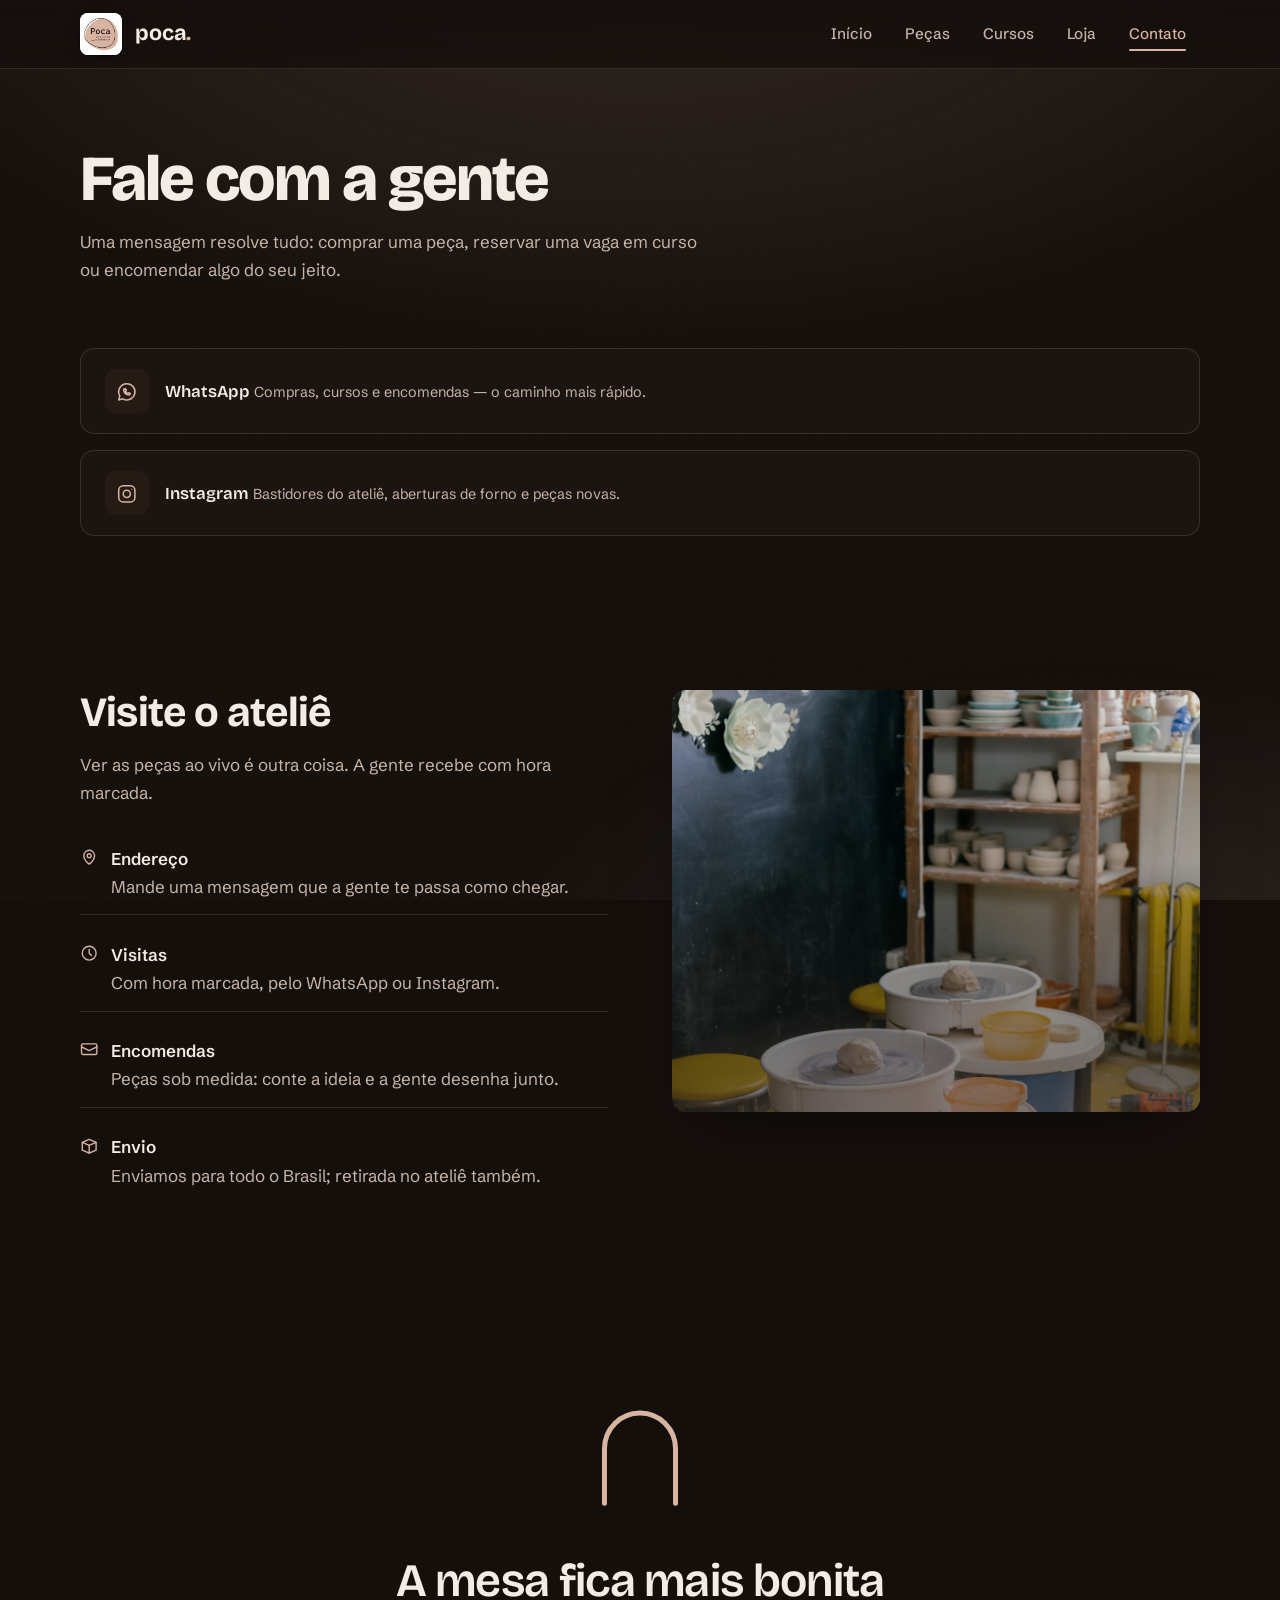
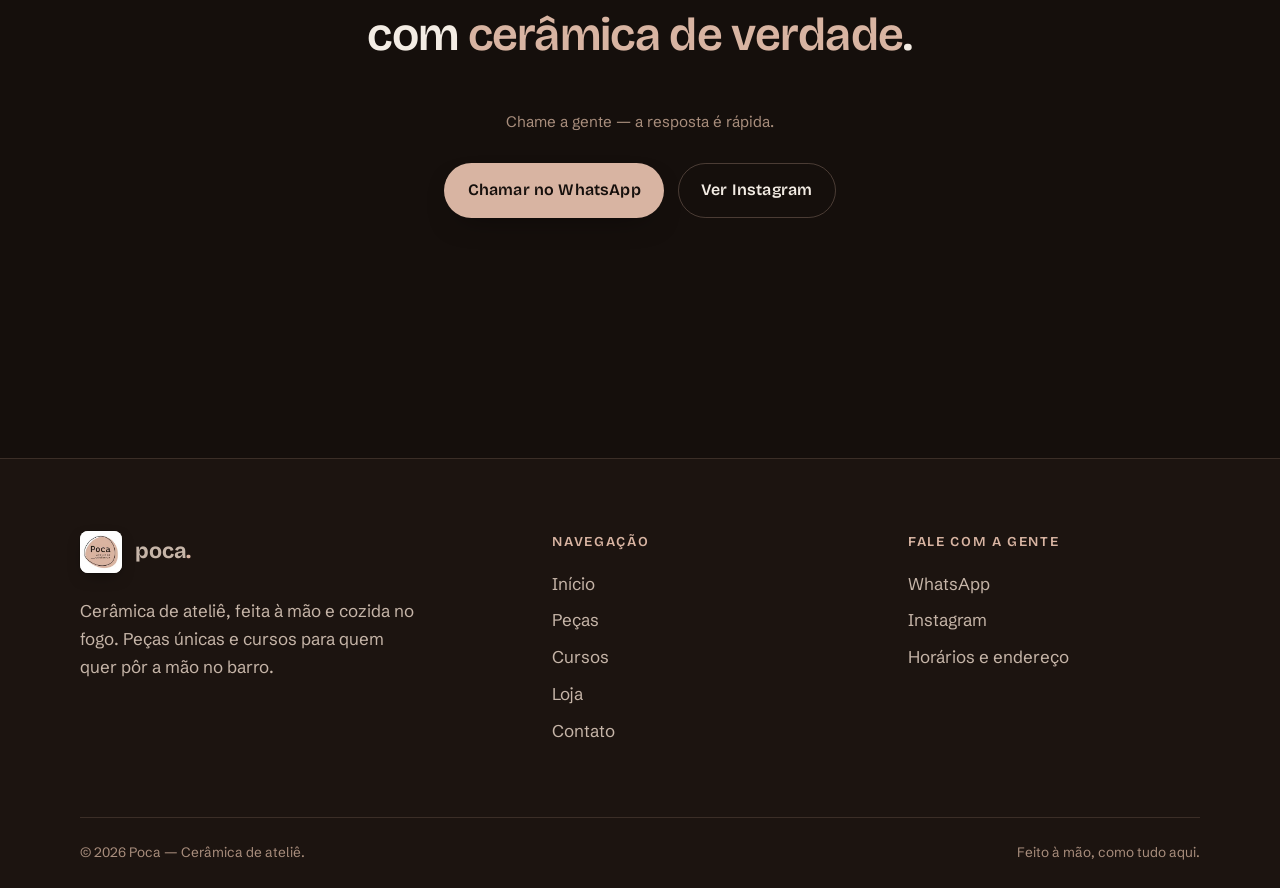
==== contato.html @ 8c24e3a8 "Rascunho do site Signed-off-by: José Guilherme Vanz <jvanz@jvanz.com>" ====
<!doctype html>
<html lang="pt-BR">
<head>
  <meta charset="utf-8">
  <meta name="viewport" content="width=device-width, initial-scale=1">
  <title>Contato — Poca Cerâmica</title>
  <meta name="description" content="Fale com a Poca: compre uma peça, reserve uma vaga em curso ou faça uma encomenda pelo WhatsApp ou Instagram.">
  <link rel="icon" type="image/svg+xml" href="assets/favicon.svg">
  <link rel="preconnect" href="https://fonts.googleapis.com">
  <link rel="preconnect" href="https://fonts.gstatic.com" crossorigin>
  <link href="https://fonts.googleapis.com/css2?family=Bricolage+Grotesque:wght@500;600;700;800&family=Schibsted+Grotesk:wght@400;500;600;700&display=swap" rel="stylesheet">
  <link rel="stylesheet" href="assets/css/main.css">
</head>
<body>
  <a class="skip-link" href="#conteudo">Pular para o conteúdo</a>

  <header class="site-header">
    <div class="container site-header__inner">
      <a class="brand" href="index.html">
        <span class="brand__tile"><img src="assets/logo.jpg" alt="" width="42" height="42"></span>
        <span class="brand__name">poca<span>.</span></span>
      </a>
      <button class="nav-toggle" aria-expanded="false" aria-controls="site-nav" aria-label="Abrir menu">
        <span></span><span></span><span></span>
      </button>
      <nav class="nav" id="site-nav" aria-label="Principal">
        <a href="index.html">Início</a>
        <a href="galeria.html">Peças</a>
        <a href="cursos.html">Cursos</a>
        <a href="loja.html">Loja</a>
        <a href="contato.html" aria-current="page">Contato</a>
      </nav>
    </div>
  </header>

  <main id="conteudo">
    <section class="section section--tight" aria-labelledby="titulo">
      <div class="container">
        <div class="head">
          <h1 id="titulo" class="page-title">Fale com a gente</h1>
          <p>Uma mensagem resolve tudo: comprar uma peça, reservar uma vaga em curso ou encomendar algo do seu jeito.</p>
        </div>

        <div class="channels">
          <a class="channel reveal" href="https://wa.me/5511999999999" data-wa="Olá! Vim pelo site da Poca e gostaria de mais informações.">
            <span class="channel__glyph">
              <svg viewBox="0 0 24 24" fill="none" stroke="currentColor" stroke-width="1.7" stroke-linecap="round" stroke-linejoin="round" aria-hidden="true"><path d="M12 3a9 9 0 0 0-7.8 13.5L3 21l4.6-1.2A9 9 0 1 0 12 3Z"/><path d="M8.5 9c0 4 2.5 6.5 6.5 6.5l1-1.5-2-1-1 1c-1-.5-2-1.5-2.5-2.5l1-1-1-2-1.5 1c0 .3-.5.5-.5.5Z"/></svg>
            </span>
            <span>
              <span class="channel__label">WhatsApp</span>
              <span class="channel__hint">Compras, cursos e encomendas — o caminho mais rápido.</span>
            </span>
          </a>
          <a class="channel reveal" data-delay="1" href="https://instagram.com/poca.ceramica" data-ig>
            <span class="channel__glyph">
              <svg viewBox="0 0 24 24" fill="none" stroke="currentColor" stroke-width="1.7" stroke-linecap="round" stroke-linejoin="round" aria-hidden="true"><rect x="3" y="3" width="18" height="18" rx="5"/><circle cx="12" cy="12" r="4"/><circle cx="17.2" cy="6.8" r="0.6" fill="currentColor" stroke="none"/></svg>
            </span>
            <span>
              <span class="channel__label">Instagram</span>
              <span class="channel__hint">Bastidores do ateliê, aberturas de forno e peças novas.</span>
            </span>
          </a>
        </div>
      </div>
    </section>

    <section class="section section--tight" aria-labelledby="visite">
      <div class="container contact-grid">
        <div>
          <div class="head head--compact" style="margin-bottom: 1.5rem;">
            <h2 id="visite">Visite o ateliê</h2>
            <p>Ver as peças ao vivo é outra coisa. A gente recebe com hora marcada.</p>
          </div>
          <ul class="info-list">
            <li>
              <svg viewBox="0 0 24 24" fill="none" stroke="currentColor" stroke-width="1.8" stroke-linecap="round" stroke-linejoin="round" aria-hidden="true"><path d="M12 21s-7-5.3-7-11a7 7 0 0 1 14 0c0 5.7-7 11-7 11Z"/><circle cx="12" cy="10" r="2.5"/></svg>
              <span><strong>Endereço</strong>Mande uma mensagem que a gente te passa como chegar.</span>
            </li>
            <li>
              <svg viewBox="0 0 24 24" fill="none" stroke="currentColor" stroke-width="1.8" stroke-linecap="round" stroke-linejoin="round" aria-hidden="true"><circle cx="12" cy="12" r="9"/><path d="M12 7v5l3 3"/></svg>
              <span><strong>Visitas</strong>Com hora marcada, pelo WhatsApp ou Instagram.</span>
            </li>
            <li>
              <svg viewBox="0 0 24 24" fill="none" stroke="currentColor" stroke-width="1.8" stroke-linecap="round" stroke-linejoin="round" aria-hidden="true"><rect x="2" y="5" width="20" height="14" rx="2"/><path d="M2 9l10 5L22 9"/></svg>
              <span><strong>Encomendas</strong>Peças sob medida: conte a ideia e a gente desenha junto.</span>
            </li>
            <li>
              <svg viewBox="0 0 24 24" fill="none" stroke="currentColor" stroke-width="1.8" stroke-linecap="round" stroke-linejoin="round" aria-hidden="true"><path d="M3 7l9-4 9 4-9 4-9-4Z"/><path d="M3 7v10l9 4 9-4V7"/><path d="M12 11v10"/></svg>
              <span><strong>Envio</strong>Enviamos para todo o Brasil; retirada no ateliê também.</span>
            </li>
          </ul>
        </div>
        <div class="hero__visual reveal" style="aspect-ratio: 5 / 4;">
          <img src="assets/img/pexels-9304545.jpg" alt="Interior do ateliê de cerâmica com tornos, ferramentas e peças" loading="lazy">
        </div>
      </div>
    </section>

    <section class="manifesto" aria-label="Chamada final">
      <div class="container reveal">
        <svg class="arch" viewBox="0 0 200 240" fill="none" aria-hidden="true"><path d="M26 232 V118 a74 74 0 0 1 148 0 V232" stroke="currentColor" stroke-width="5" stroke-linecap="round"/></svg>
        <figure>
          <blockquote>A mesa fica mais bonita com <em>cerâmica de verdade</em>.</blockquote>
          <figcaption>Chame a gente — a resposta é rápida.</figcaption>
        </figure>
        <div class="hero__actions hero__actions--center">
          <a class="btn btn--ember" href="https://wa.me/5511999999999" data-wa="Olá! Vim pelo site da Poca e gostaria de mais informações.">Chamar no WhatsApp</a>
          <a class="btn btn--ghost" href="https://instagram.com/poca.ceramica" data-ig>Ver Instagram</a>
        </div>
      </div>
    </section>
  </main>

  <footer class="site-footer">
    <div class="container">
      <div class="site-footer__inner">
        <div class="site-footer__brand">
          <a class="brand" href="index.html">
            <span class="brand__tile"><img src="assets/logo.jpg" alt="" width="42" height="42"></span>
            <span class="brand__name">poca<span>.</span></span>
          </a>
          <p>Cerâmica de ateliê, feita à mão e cozida no fogo. Peças únicas e cursos para quem quer pôr a mão no barro.</p>
        </div>
        <div>
          <p class="site-footer__h">Navegação</p>
          <ul>
            <li><a href="index.html">Início</a></li>
            <li><a href="galeria.html">Peças</a></li>
            <li><a href="cursos.html">Cursos</a></li>
            <li><a href="loja.html">Loja</a></li>
            <li><a href="contato.html">Contato</a></li>
          </ul>
        </div>
        <div>
          <p class="site-footer__h">Fale com a gente</p>
          <ul>
            <li><a href="https://wa.me/5511999999999" data-wa="Olá! Vim pelo site da Poca e gostaria de mais informações.">WhatsApp</a></li>
            <li><a href="https://instagram.com/poca.ceramica" data-ig>Instagram</a></li>
            <li><a href="contato.html">Horários e endereço</a></li>
          </ul>
        </div>
      </div>
      <div class="site-footer__bottom">
        <span>© <span data-year></span> Poca — Cerâmica de ateliê.</span>
        <span>Feito à mão, como tudo aqui.</span>
      </div>
    </div>
  </footer>

  <script src="assets/js/main.js"></script>
  <script>document.querySelector('[data-year]').textContent = new Date().getFullYear();</script>
</body>
</html>
---- assets/css/main.css ----
/* ============================================================
   POCA — Cerâmica de ateliê
   "A Fornalha" — the kiln interior
   ============================================================ */

:root {
  /* ---- palette (pinned by the Poca logo: clay on white) ---- */
  --ink: #150f0c;          /* soot-black brown: the kiln ground */
  --ink-2: #1c1410;        /* raised surface */
  --ink-3: #251a14;        /* higher surface / card */
  --brick: #5b4b43;        /* kiln brick (logo deep brown) */
  --brick-deep: #3b2f28;
  --ember: #d8b4a2;        /* fire-glow terracotta (logo clay) */
  --ember-pale: #e5c3b3;
  --ember-deep: #c09479;
  --clay: #a98e7d;         /* muted clay for secondary text */
  --tile: #f3ece4;         /* the white shelf tile */
  --text: #f3ece4;
  --text-muted: #c6b5a8;
  --line: rgba(216, 180, 162, 0.16);
  --line-strong: rgba(216, 180, 162, 0.28);

  /* ---- type ---- */
  --font-display: "Bricolage Grotesque", "Schibsted Grotesk", system-ui, sans-serif;
  --font-body: "Schibsted Grotesk", system-ui, sans-serif;

  /* ---- measure & rhythm ---- */
  --maxw: 76rem;
  --gutter: clamp(1.25rem, 4vw, 3rem);
  --section: clamp(4.5rem, 10vw, 8.5rem);
  --radius: 14px;

  --shadow: 0 24px 60px -24px rgba(0, 0, 0, 0.55);

  color-scheme: dark;
}

/* ============================ reset ============================ */
*, *::before, *::after { box-sizing: border-box; }
html { -webkit-text-size-adjust: 100%; scroll-behavior: smooth; }
@media (prefers-reduced-motion: reduce) { html { scroll-behavior: auto; } }
body {
  margin: 0;
  font-family: var(--font-body);
  font-size: 1.0625rem;
  line-height: 1.65;
  color: var(--text);
  background-color: var(--ink);
  -webkit-font-smoothing: antialiased;
  text-rendering: optimizeLegibility;
}
img, svg, video { display: block; max-width: 100%; }
a { color: inherit; }
button, input, textarea { font: inherit; color: inherit; }
h1, h2, h3, h4, p, ul, ol, figure { margin: 0; }
ul, ol { padding: 0; }
li { list-style: none; }

/* browser surfaces carry the design too */
::selection { background: var(--ember); color: var(--ink); }
:focus-visible {
  outline: 2px solid var(--ember);
  outline-offset: 3px;
  border-radius: 2px;
}
::-webkit-scrollbar { width: 12px; }
::-webkit-scrollbar-track { background: var(--ink); }
::-webkit-scrollbar-thumb {
  background: var(--brick-deep);
  border: 3px solid var(--ink);
  border-radius: 8px;
}
::-webkit-scrollbar-thumb:hover { background: var(--brick); }
:root { scrollbar-color: var(--brick-deep) var(--ink); scrollbar-width: thin; }
input::placeholder, textarea::placeholder { color: var(--clay); }

/* ============================ ambient: soot grain + fire light ============================ */
body::before {
  content: "";
  position: fixed;
  inset: 0;
  z-index: -2;
  pointer-events: none;
  background:
    radial-gradient(120% 90% at 50% -10%, rgba(216, 180, 162, 0.16), transparent 55%),
    radial-gradient(80% 60% at 85% 110%, rgba(91, 75, 67, 0.35), transparent 60%);
}
body::after {
  content: "";
  position: fixed;
  inset: 0;
  z-index: -1;
  pointer-events: none;
  opacity: 0.5;
  background-image: url("data:image/svg+xml,%3Csvg xmlns='http://www.w3.org/2000/svg' width='140' height='140'%3E%3Cfilter id='n'%3E%3CfeTurbulence type='fractalNoise' baseFrequency='0.9' numOctaves='2' stitchTiles='stitch'/%3E%3CfeColorMatrix type='saturate' values='0'/%3E%3C/filter%3E%3Crect width='100%25' height='100%25' filter='url(%23n)' opacity='0.05'/%3E%3C/svg%3E");
}

/* ============================ layout ============================ */
.container {
  width: 100%;
  max-width: var(--maxw);
  margin-inline: auto;
  padding-inline: var(--gutter);
}
.section { padding-block: var(--section); }
.section--tight { padding-block: calc(var(--section) * 0.6); }
.lead {
  font-family: var(--font-display);
  font-weight: 600;
  font-size: clamp(1.05rem, 1.6vw, 1.2rem);
  letter-spacing: 0.01em;
  color: var(--ember);
}

/* section heading block */
.head {
  display: grid;
  gap: 1rem;
  margin-bottom: clamp(2.25rem, 5vw, 4rem);
}
.head h2 {
  font-family: var(--font-display);
  font-weight: 700;
  font-size: clamp(2rem, 4.6vw, 3.5rem);
  line-height: 1.08;
  letter-spacing: -0.02em;
  text-wrap: balance;
}
.head--compact h2 { font-size: clamp(1.8rem, 3.6vw, 2.6rem); }
.head p {
  max-width: 62ch;
  color: var(--text-muted);
  font-size: 1.0625rem;
}
.head--split {
  display: flex;
  flex-wrap: wrap;
  align-items: end;
  justify-content: space-between;
  gap: 1.5rem;
}
.head--split .head-link { margin-bottom: 0.35rem; }

/* ============================ arch — the kiln mouth (signature gesture) ============================ */
.arch {
  display: block;
  width: min(100%, 15rem);
  height: auto;
  color: var(--brick);
}
.arch path { vector-effect: non-scaling-stroke; }
.arch--ember { color: var(--ember); }
.arch--line { color: var(--line-strong); }

/* ============================ header / nav ============================ */
.site-header {
  position: sticky;
  top: 0;
  z-index: 40;
  background: linear-gradient(180deg, rgba(21, 15, 12, 0.94), rgba(21, 15, 12, 0.82));
  backdrop-filter: blur(10px) saturate(1.05);
  -webkit-backdrop-filter: blur(10px) saturate(1.05);
  border-bottom: 1px solid var(--line);
}
.site-header__inner {
  display: flex;
  align-items: center;
  justify-content: space-between;
  gap: 1rem;
  height: 4.25rem;
}
.brand {
  display: inline-flex;
  align-items: center;
  gap: 0.85rem;
  text-decoration: none;
}
.brand__tile {
  width: 2.6rem;
  height: 2.6rem;
  flex: none;
  display: grid;
  place-items: center;
  background: var(--tile);
  border-radius: 8px;
  box-shadow: 0 0 0 1px rgba(0, 0, 0, 0.18), 0 6px 16px -6px rgba(0, 0, 0, 0.5);
  overflow: hidden;
}
.brand__tile img { width: 100%; height: 100%; object-fit: cover; }
.brand__name {
  font-family: var(--font-display);
  font-weight: 700;
  font-size: 1.35rem;
  letter-spacing: -0.01em;
  line-height: 1;
}
.brand__name span { color: var(--ember); }

.nav { display: flex; align-items: center; gap: 0.25rem; }
.nav a {
  position: relative;
  text-decoration: none;
  padding: 0.55rem 0.9rem;
  font-size: 0.95rem;
  font-weight: 500;
  color: var(--text-muted);
  border-radius: 8px;
  transition: color 0.2s ease, background-color 0.2s ease;
}
.nav a:hover { color: var(--text); background: var(--ink-3); }
.nav a[aria-current="page"] { color: var(--ember); }
.nav a[aria-current="page"]::after {
  content: "";
  position: absolute;
  left: 0.9rem;
  right: 0.9rem;
  bottom: 0.28rem;
  height: 2px;
  background: var(--ember);
  border-radius: 2px;
}

.nav-toggle {
  display: none;
  width: 2.75rem;
  height: 2.75rem;
  border: 1px solid var(--line-strong);
  border-radius: 10px;
  background: var(--ink-2);
  cursor: pointer;
  place-items: center;
}
.nav-toggle span { display: block; width: 18px; height: 2px; background: var(--text); }
.nav-toggle span + span { margin-top: 5px; }

/* ============================ buttons ============================ */
.btn {
  display: inline-flex;
  align-items: center;
  justify-content: center;
  gap: 0.55rem;
  padding: 0.85rem 1.4rem;
  border-radius: 999px;
  font-family: var(--font-display);
  font-weight: 600;
  font-size: 1rem;
  letter-spacing: 0.01em;
  text-decoration: none;
  border: 1px solid transparent;
  cursor: pointer;
  transition: transform 0.18s ease, box-shadow 0.25s ease, background-color 0.25s ease, border-color 0.25s ease, color 0.2s ease;
}
.btn:active { transform: translateY(1px); }
.btn--ember {
  background: var(--ember);
  color: var(--ink);
  box-shadow: 0 12px 30px -16px rgba(0, 0, 0, 0.55);
}
.btn--ember:hover {
  background: var(--ember-pale);
  box-shadow: 0 18px 42px -18px rgba(0, 0, 0, 0.6);
  transform: translateY(-1px);
}
.btn--ghost {
  border-color: var(--line-strong);
  color: var(--text);
  background: transparent;
}
.btn--ghost:hover { border-color: var(--ember); color: var(--ember); }
.btn--sm { padding: 0.6rem 1.05rem; font-size: 0.92rem; }
.btn--icon svg { width: 1.05em; height: 1.05em; }

/* ============================ hero ============================ */
.hero {
  position: relative;
  min-height: min(88vh, 54rem);
  display: grid;
  align-items: center;
  padding-block: clamp(3rem, 7vw, 6rem);
}
.hero__grid {
  display: grid;
  grid-template-columns: minmax(0, 1.05fr) minmax(0, 0.95fr);
  gap: clamp(2rem, 5vw, 4.5rem);
  align-items: center;
}
.hero__title {
  font-family: var(--font-display);
  font-weight: 800;
  font-size: clamp(2.6rem, 7vw, 5.4rem);
  line-height: 1.04;
  letter-spacing: -0.03em;
  text-wrap: balance;
}
.hero__title em {
  font-style: normal;
  color: var(--ember);
}
.hero__lede {
  margin-top: 1.5rem;
  max-width: 52ch;
  color: var(--text-muted);
  font-size: 1.125rem;
}
.hero__actions {
  margin-top: 2.25rem;
  display: flex;
  flex-wrap: wrap;
  gap: 0.85rem;
}
.hero__note {
  margin-top: 1.75rem;
  display: flex;
  align-items: center;
  gap: 0.6rem;
  color: var(--clay);
  font-size: 0.9rem;
}
.hero__note svg { width: 1.1em; height: 1.1em; color: var(--ember); flex: none; }

.page-title {
  font-family: var(--font-display);
  font-weight: 800;
  font-size: clamp(2.4rem, 6vw, 4rem);
  line-height: 1.04;
  letter-spacing: -0.03em;
  text-wrap: balance;
}
.hero__actions--center { justify-content: center; margin-top: 1.75rem; }

.hero__visual {
  position: relative;
  aspect-ratio: 4 / 5;
  border-radius: var(--radius);
  overflow: hidden;
  box-shadow: var(--shadow);
  background: var(--ink-3);
}
.hero__visual img {
  width: 100%;
  height: 100%;
  object-fit: cover;
  filter: saturate(0.92) contrast(1.02) brightness(0.9);
  transition: filter 0.5s ease, transform 0.7s cubic-bezier(0.16, 1, 0.3, 1);
}
.hero__visual::after {
  content: "";
  position: absolute;
  inset: 0;
  background:
    radial-gradient(120% 80% at 50% 120%, rgba(216, 180, 162, 0.35), transparent 60%),
    linear-gradient(180deg, transparent 40%, rgba(21, 15, 12, 0.55));
  pointer-events: none;
}
.hero__visual:hover img { transform: scale(1.04); filter: saturate(1) contrast(1.02) brightness(0.95); }
.hero__arch {
  position: absolute;
  left: 50%;
  top: 0;
  transform: translateX(-50%);
  width: 84%;
  height: 100%;
  color: var(--line-strong);
  pointer-events: none;
}

/* ============================ pieces (product cards) ============================ */
.pieces {
  display: grid;
  grid-template-columns: repeat(auto-fill, minmax(16.5rem, 1fr));
  gap: clamp(1.25rem, 3vw, 2rem);
}
.piece {
  position: relative;
  display: block;
  text-decoration: none;
  border-radius: var(--radius);
}
.piece__frame {
  position: relative;
  aspect-ratio: 4 / 5;
  border-radius: var(--radius);
  overflow: hidden;
  background: var(--ink-3);
  border: 1px solid var(--line);
  transition: box-shadow 0.4s ease, border-color 0.4s ease, transform 0.4s cubic-bezier(0.16, 1, 0.3, 1);
}
.piece__frame img {
  width: 100%;
  height: 100%;
  object-fit: cover;
  filter: saturate(0.9) contrast(1.02) brightness(0.82);
  transition: filter 0.5s ease, transform 0.7s cubic-bezier(0.16, 1, 0.3, 1);
}
/* the fire-glow: a piece pulled to the kiln mouth */
.piece__frame::after {
  content: "";
  position: absolute;
  inset: 0;
  background: radial-gradient(100% 70% at 50% 100%, rgba(216, 180, 162, 0.5), transparent 62%);
  opacity: 0;
  transition: opacity 0.5s ease;
  pointer-events: none;
}
.piece:hover .piece__frame,
.piece:focus-visible .piece__frame {
  border-color: var(--ember);
  transform: translateY(-4px);
  box-shadow: var(--shadow);
}
.piece:hover .piece__frame img,
.piece:focus-visible .piece__frame img {
  filter: saturate(1.04) contrast(1.03) brightness(0.96);
  transform: scale(1.05);
}
.piece:hover .piece__frame::after,
.piece:focus-visible .piece__frame::after { opacity: 1; }

.piece__meta {
  display: flex;
  align-items: baseline;
  justify-content: space-between;
  gap: 0.75rem;
  padding: 0.9rem 0.2rem 0;
}
.piece__name {
  font-family: var(--font-display);
  font-weight: 600;
  font-size: 1.1rem;
}
.piece__kind { color: var(--clay); font-size: 0.9rem; }
.piece__price {
  flex: none;
  font-weight: 500;
  font-size: 0.95rem;
  color: var(--ember);
}

/* ============================ gallery (filter + lightbox) ============================ */
.filterbar {
  display: flex;
  flex-wrap: wrap;
  gap: 0.5rem;
  margin-bottom: clamp(2rem, 4vw, 3rem);
}
.filterbar button {
  border: 1px solid var(--line-strong);
  background: transparent;
  color: var(--text-muted);
  padding: 0.5rem 1.05rem;
  border-radius: 999px;
  cursor: pointer;
  font-weight: 500;
  font-size: 0.92rem;
  transition: all 0.2s ease;
}
.filterbar button:hover { color: var(--text); border-color: var(--ember); }
.filterbar button[aria-pressed="true"] {
  background: var(--ember);
  color: var(--ink);
  border-color: var(--ember);
  font-weight: 600;
}

.lightbox {
  position: fixed;
  inset: 0;
  z-index: 60;
  display: grid;
  place-items: center;
  padding: 2rem;
  background: rgba(12, 8, 6, 0.9);
  backdrop-filter: blur(6px);
  opacity: 0;
  pointer-events: none;
  transition: opacity 0.3s ease;
}
.lightbox.is-open { opacity: 1; pointer-events: auto; }
.lightbox__panel {
  position: relative;
  max-width: 52rem;
  width: 100%;
  display: grid;
  gap: 1rem;
}
.lightbox__img {
  aspect-ratio: 4 / 3;
  width: 100%;
  object-fit: cover;
  border-radius: var(--radius);
  box-shadow: var(--shadow);
}
.lightbox__caption {
  display: flex;
  justify-content: space-between;
  align-items: center;
  gap: 1rem;
}
.lightbox__name { font-family: var(--font-display); font-weight: 600; font-size: 1.2rem; }
.lightbox__close {
  position: absolute;
  top: -0.5rem;
  right: 0;
  width: 2.6rem;
  height: 2.6rem;
  border: 1px solid var(--line-strong);
  border-radius: 50%;
  background: var(--ink-2);
  color: var(--text);
  cursor: pointer;
  display: grid;
  place-items: center;
}
.lightbox__close:hover { color: var(--ember); border-color: var(--ember); }

/* ============================ class / workshop cards ============================ */
.classes { display: grid; gap: clamp(1.25rem, 3vw, 2rem); }
.class {
  display: grid;
  grid-template-columns: minmax(0, 1fr) minmax(0, 1.1fr);
  gap: clamp(1.5rem, 4vw, 3rem);
  padding: clamp(1.5rem, 3vw, 2.5rem);
  border: 1px solid var(--line);
  border-radius: calc(var(--radius) + 4px);
  background: var(--ink-2);
  align-items: center;
  transition: border-color 0.3s ease, box-shadow 0.3s ease;
}
.class:hover { border-color: var(--line-strong); box-shadow: var(--shadow); }
.class__img {
  aspect-ratio: 4 / 3;
  border-radius: var(--radius);
  overflow: hidden;
  background: var(--ink-3);
}
.class__img img { width: 100%; height: 100%; object-fit: cover; filter: saturate(0.9) brightness(0.85); }
.class h2, .class h3 {
  font-family: var(--font-display);
  font-weight: 700;
  font-size: clamp(1.4rem, 2.4vw, 1.9rem);
  letter-spacing: -0.01em;
}
.class p { color: var(--text-muted); margin-top: 0.75rem; max-width: 58ch; }
.class__facts {
  display: flex;
  flex-wrap: wrap;
  gap: 0.5rem 1.25rem;
  margin-top: 1.25rem;
  color: var(--ember);
  font-weight: 500;
  font-size: 0.95rem;
}
.class__facts li { display: inline-flex; align-items: center; gap: 0.4rem; }
.class__facts svg { width: 1em; height: 1em; }
.class__cta { margin-top: 1.5rem; }
.class__price { color: var(--clay); margin-top: 0.75rem; font-size: 0.9rem; }

/* ============================ info / process strip ============================ */
.process {
  display: grid;
  grid-template-columns: repeat(3, 1fr);
  gap: clamp(1.25rem, 3vw, 2rem);
}
.process__step {
  padding-top: 1.25rem;
  border-top: 1px solid var(--line-strong);
}
.process__glyph {
  width: 2.5rem;
  height: 2.5rem;
  display: grid;
  place-items: center;
  color: var(--ember);
  margin-bottom: 1rem;
}
.process__glyph svg { width: 100%; height: 100%; }
.process__step h3 { font-family: var(--font-display); font-weight: 600; font-size: 1.15rem; }
.process__step p { color: var(--text-muted); font-size: 0.95rem; margin-top: 0.5rem; }

/* ============================ quote / manifesto ============================ */
.manifesto {
  position: relative;
  padding-block: clamp(4rem, 9vw, 7rem);
  text-align: center;
}
.manifesto .arch { margin-inline: auto; margin-bottom: 1.5rem; width: 6rem; color: var(--ember); }
.manifesto blockquote {
  font-family: var(--font-display);
  font-weight: 600;
  font-size: clamp(1.6rem, 3.8vw, 2.9rem);
  line-height: 1.18;
  letter-spacing: -0.015em;
  max-width: 22ch;
  margin-inline: auto;
  text-wrap: balance;
}
.manifesto blockquote em { font-style: normal; color: var(--ember); }
.manifesto figcaption {
  margin-top: 1.5rem;
  color: var(--clay);
  font-size: 0.95rem;
}

/* ============================ shop rows ============================ */
.shop-list { display: grid; gap: 1px; background: var(--line); border: 1px solid var(--line); border-radius: calc(var(--radius) + 4px); overflow: hidden; }
.shop-item {
  display: grid;
  grid-template-columns: 6rem minmax(0, 1fr) auto auto;
  align-items: center;
  gap: 1.25rem;
  padding: 1rem 1.25rem;
  background: var(--ink-2);
  transition: background-color 0.25s ease;
}
.shop-item:hover { background: var(--ink-3); }
.shop-item__img {
  width: 6rem;
  height: 6rem;
  border-radius: 10px;
  overflow: hidden;
  background: var(--ink-3);
  flex: none;
}
.shop-item__img img { width: 100%; height: 100%; object-fit: cover; filter: saturate(0.9) brightness(0.85); }
.shop-item__name { font-family: var(--font-display); font-weight: 600; font-size: 1.1rem; }
.shop-item__desc { color: var(--clay); font-size: 0.9rem; margin-top: 0.1rem; }
.shop-item__price { font-weight: 500; color: var(--ember); white-space: nowrap; }

/* ============================ contact ============================ */
.contact-grid {
  display: grid;
  grid-template-columns: minmax(0, 1fr) minmax(0, 1fr);
  gap: clamp(2rem, 5vw, 4rem);
  align-items: start;
}
.channels { display: grid; gap: 1rem; }
.channel {
  display: flex;
  align-items: center;
  gap: 1rem;
  padding: 1.25rem 1.5rem;
  border: 1px solid var(--line);
  border-radius: var(--radius);
  background: var(--ink-2);
  text-decoration: none;
  transition: border-color 0.25s ease, box-shadow 0.25s ease, transform 0.25s ease;
}
.channel:hover { border-color: var(--ember); box-shadow: var(--shadow); transform: translateY(-2px); }
.channel__glyph {
  width: 2.75rem;
  height: 2.75rem;
  flex: none;
  display: grid;
  place-items: center;
  border-radius: 10px;
  background: var(--ink-3);
  color: var(--ember);
}
.channel__glyph svg { width: 1.35rem; height: 1.35rem; }
.channel__label { font-family: var(--font-display); font-weight: 600; font-size: 1.05rem; }
.channel__hint { color: var(--text-muted); font-size: 0.9rem; }

.info-list { display: grid; gap: 0.75rem; }
.info-list li {
  display: flex;
  gap: 0.8rem;
  color: var(--text-muted);
  padding-top: 0.85rem;
  padding-bottom: 0.85rem;
  border-bottom: 1px solid var(--line);
}
.info-list li:last-child { border-bottom: none; }
.info-list svg { width: 1.15rem; height: 1.15rem; color: var(--ember); flex: none; margin-top: 0.2rem; }
.info-list strong { color: var(--text); font-weight: 600; display: block; }
.map-frame {
  margin-top: 2rem;
  aspect-ratio: 16 / 9;
  border-radius: var(--radius);
  overflow: hidden;
  border: 1px solid var(--line);
  background: var(--ink-2);
}
.map-frame iframe { width: 100%; height: 100%; border: 0; filter: grayscale(0.3) contrast(1.02); }

/* ============================ footer ============================ */
.site-footer {
  margin-top: var(--section);
  border-top: 1px solid var(--line);
  background: var(--ink-2);
}
.site-footer__inner {
  display: grid;
  grid-template-columns: 1.4fr 1fr 1fr;
  gap: clamp(2rem, 5vw, 4rem);
  padding-block: clamp(3rem, 6vw, 4.5rem);
}
.site-footer__h {
  font-family: var(--font-display);
  font-weight: 600;
  font-size: 0.85rem;
  letter-spacing: 0.12em;
  text-transform: uppercase;
  color: var(--ember);
  margin-bottom: 1rem;
}
.site-footer a { color: var(--text-muted); text-decoration: none; }
.site-footer a:hover { color: var(--ember); }
.site-footer ul { display: grid; gap: 0.55rem; }
.site-footer__brand p { color: var(--text-muted); max-width: 34ch; margin-top: 1rem; }
.site-footer__bottom {
  display: flex;
  flex-wrap: wrap;
  justify-content: space-between;
  gap: 0.75rem;
  padding-top: 1.5rem;
  padding-bottom: 1.5rem;
  border-top: 1px solid var(--line);
  color: var(--clay);
  font-size: 0.85rem;
}

/* ============================ reveal motion (one authored gesture) ============================ */
/* Progressive enhancement: content is visible by default; JS adds .js and
   animates the entrance from an already-visible state. */
.js .reveal {
  opacity: 0;
  transform: translateY(22px);
  transition: opacity 0.7s cubic-bezier(0.16, 1, 0.3, 1), transform 0.7s cubic-bezier(0.16, 1, 0.3, 1);
}
.js .reveal.is-visible { opacity: 1; transform: none; }
.js .reveal[data-delay="1"] { transition-delay: 90ms; }
.js .reveal[data-delay="2"] { transition-delay: 180ms; }
.js .reveal[data-delay="3"] { transition-delay: 270ms; }
@media (prefers-reduced-motion: reduce) {
  .js .reveal { opacity: 1; transform: none; transition: none; }
  * { animation: none !important; }
}

/* ============================ utilities ============================ */
.skip-link {
  position: absolute;
  left: 1rem;
  top: -100px;
  z-index: 100;
  padding: 0.7rem 1.1rem;
  background: var(--ember);
  color: var(--ink);
  border-radius: 8px;
  font-weight: 600;
  text-decoration: none;
  transition: top 0.2s ease;
}
.skip-link:focus { top: 1rem; }
.sr-only {
  position: absolute;
  width: 1px; height: 1px;
  padding: 0; margin: -1px;
  overflow: hidden;
  clip: rect(0 0 0 0);
  white-space: nowrap;
  border: 0;
}

/* ============================ responsive ============================ */
@media (max-width: 880px) {
  .hero__grid { grid-template-columns: 1fr; }
  .hero__visual { order: -1; aspect-ratio: 4 / 3; max-height: 52vh; }
  .class { grid-template-columns: 1fr; }
  .contact-grid { grid-template-columns: 1fr; }
  .process { grid-template-columns: 1fr; }
  .site-footer__inner { grid-template-columns: 1fr 1fr; }
}

@media (max-width: 720px) {
  .nav {
    position: fixed;
    inset: 4.25rem 0 auto 0;
    flex-direction: column;
    align-items: stretch;
    padding: 1rem var(--gutter) 1.5rem;
    background: var(--ink);
    border-bottom: 1px solid var(--line);
    transform: translateY(-12px);
    opacity: 0;
    pointer-events: none;
    transition: transform 0.25s ease, opacity 0.25s ease;
  }
  .nav.is-open { transform: none; opacity: 1; pointer-events: auto; }
  .nav a { padding: 0.9rem 0.75rem; font-size: 1.05rem; }
  .nav a[aria-current="page"]::after { left: 0.75rem; right: auto; width: 1.6rem; bottom: 0.5rem; }
  .nav-toggle { display: grid; }
  .shop-item { grid-template-columns: 4.5rem minmax(0, 1fr); grid-template-rows: auto auto; }
  .shop-item__img { width: 4.5rem; height: 4.5rem; grid-row: 1 / 3; }
  .shop-item__price { grid-column: 2; }
  .shop-item .btn { grid-column: 1 / -1; }
  .site-footer__inner { grid-template-columns: 1fr; }
  .head--split { flex-direction: column; align-items: flex-start; }
}
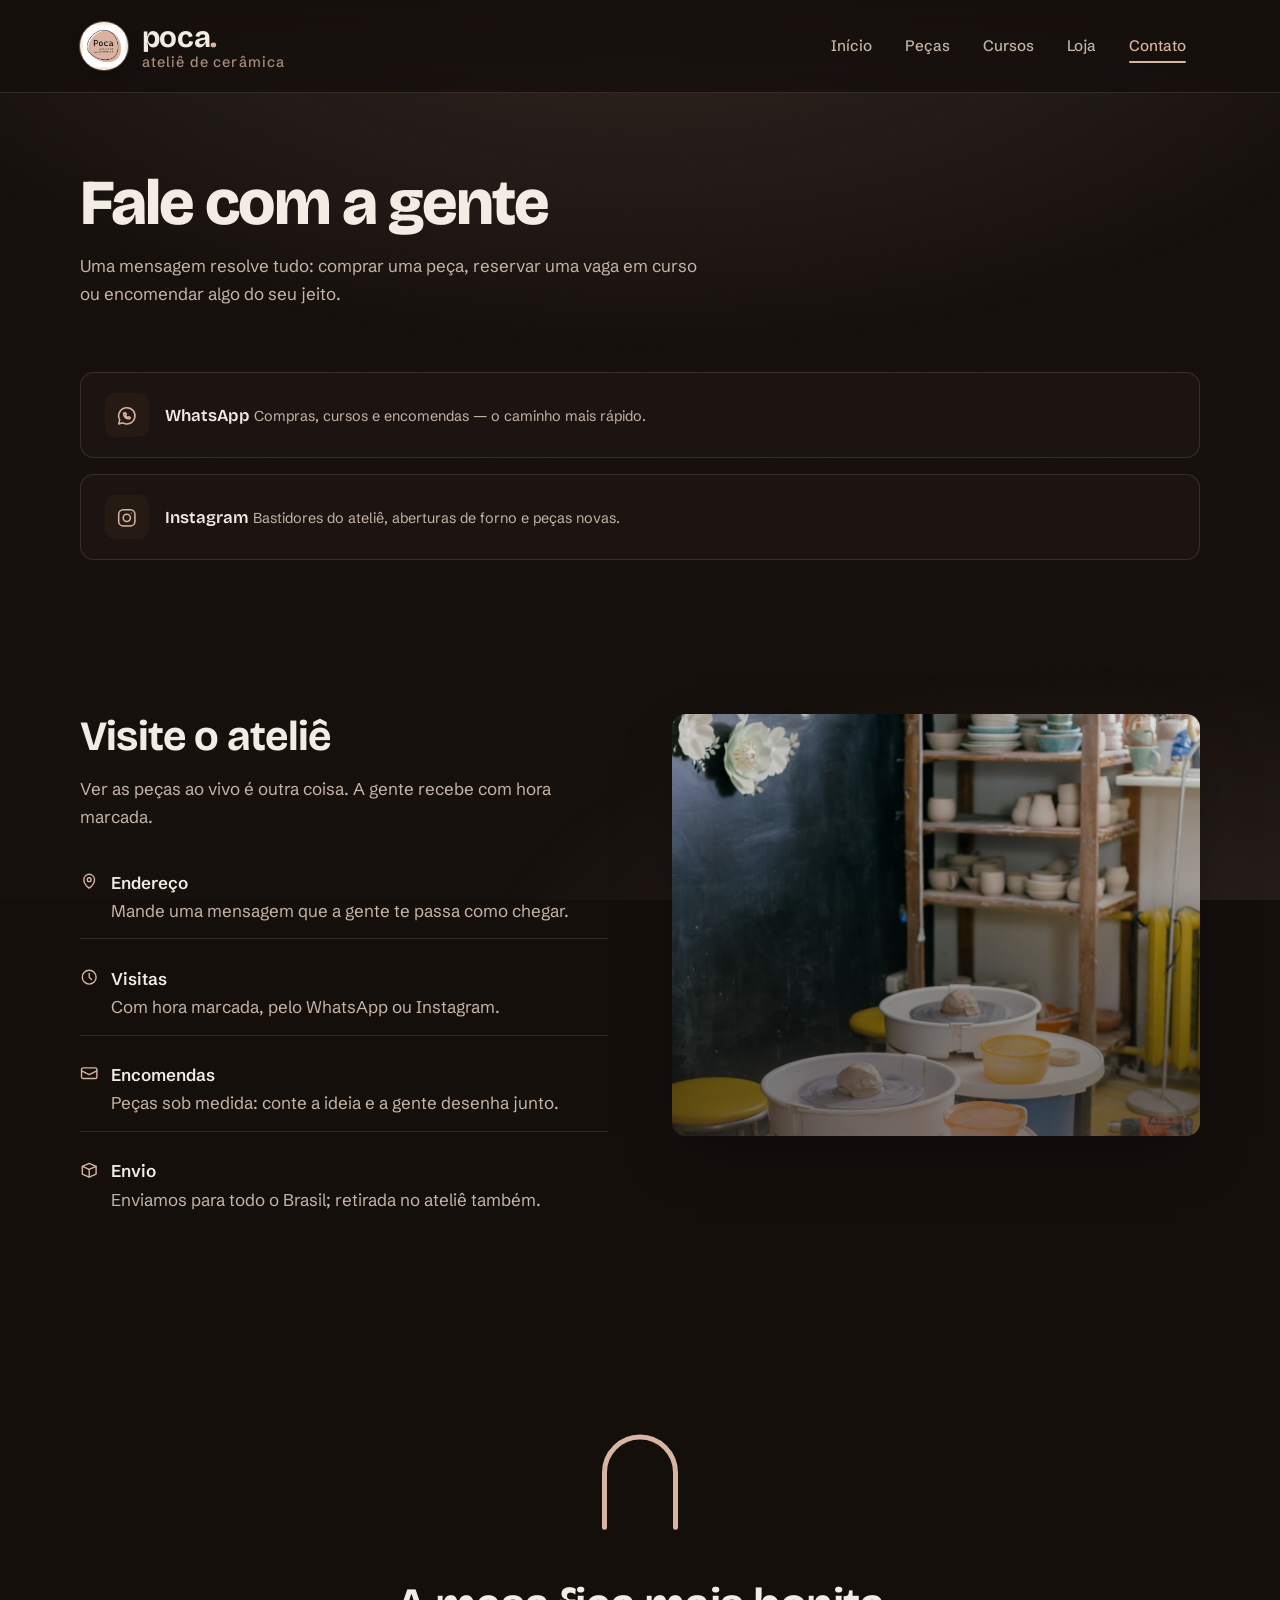
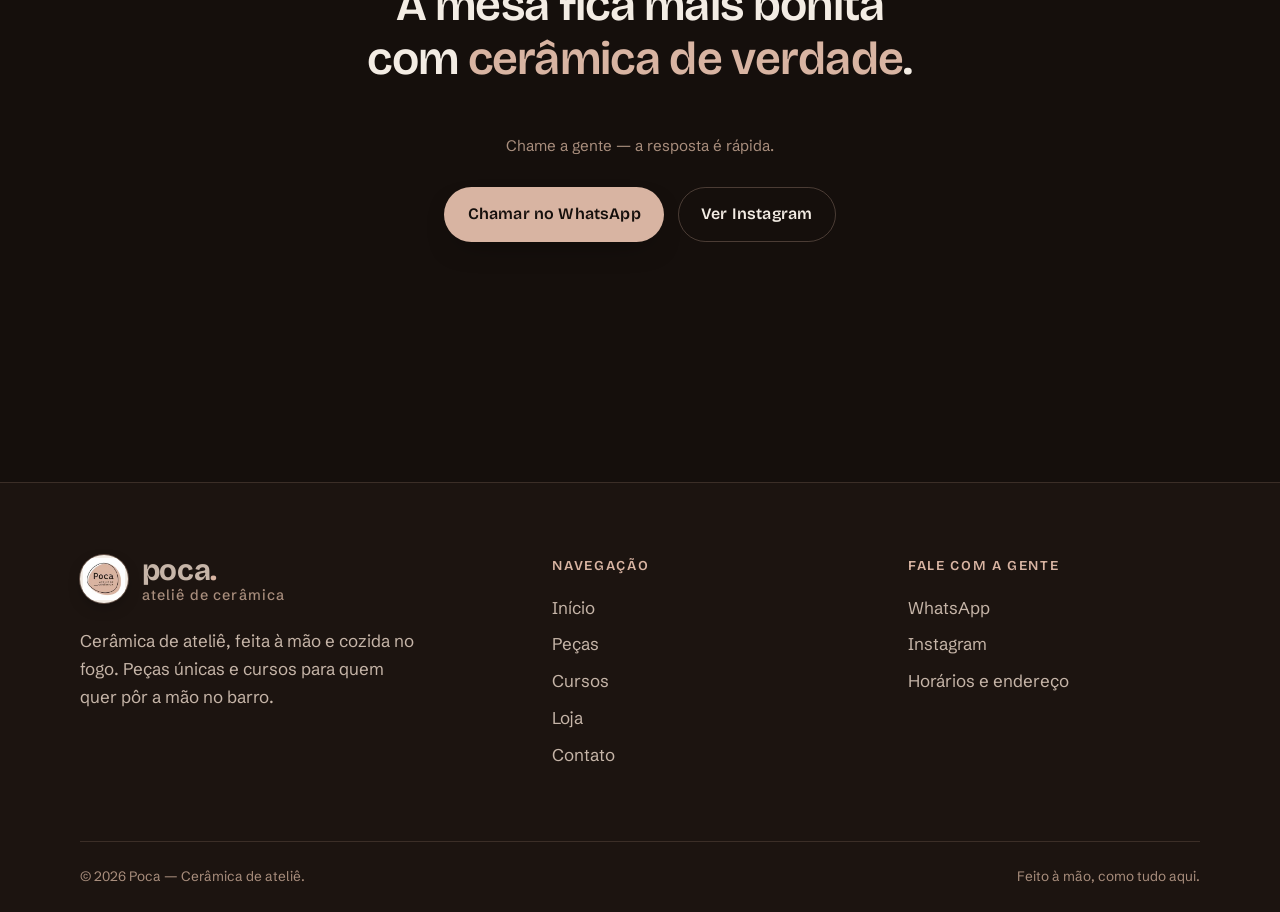
==== commit 4134713f: "update in the sizes Signed-off-by: José Guilherme Vanz <jvanz@jvanz.com>" ====
--- a/contato.html
+++ b/contato.html
@@ -18,7 +18,7 @@
     <div class="container site-header__inner">
       <a class="brand" href="index.html">
         <span class="brand__tile"><img src="assets/logo.jpg" alt="" width="42" height="42"></span>
-        <span class="brand__name">poca<span>.</span></span>
+        <span class="brand__text"><span class="brand__name">poca<span>.</span></span><span class="brand__tagline">ateliê de cerâmica</span></span>
       </a>
       <button class="nav-toggle" aria-expanded="false" aria-controls="site-nav" aria-label="Abrir menu">
         <span></span><span></span><span></span>
@@ -117,7 +117,7 @@
         <div class="site-footer__brand">
           <a class="brand" href="index.html">
             <span class="brand__tile"><img src="assets/logo.jpg" alt="" width="42" height="42"></span>
-            <span class="brand__name">poca<span>.</span></span>
+            <span class="brand__text"><span class="brand__name">poca<span>.</span></span><span class="brand__tagline">ateliê de cerâmica</span></span>
           </a>
           <p>Cerâmica de ateliê, feita à mão e cozida no fogo. Peças únicas e cursos para quem quer pôr a mão no barro.</p>
         </div>
--- a/assets/css/main.css
+++ b/assets/css/main.css
@@ -167,7 +167,7 @@
   align-items: center;
   justify-content: space-between;
   gap: 1rem;
-  height: 4.25rem;
+  height: 5.75rem;
 }
 .brand {
   display: inline-flex;
@@ -176,25 +176,37 @@
   text-decoration: none;
 }
 .brand__tile {
-  width: 2.6rem;
-  height: 2.6rem;
+  width: 3rem;
+  height: 3rem;
   flex: none;
   display: grid;
   place-items: center;
   background: var(--tile);
-  border-radius: 8px;
-  box-shadow: 0 0 0 1px rgba(0, 0, 0, 0.18), 0 6px 16px -6px rgba(0, 0, 0, 0.5);
+  border-radius: 50%;
+  box-shadow: 0 0 0 1px rgba(216, 180, 162, 0.4), 0 6px 16px -6px rgba(0, 0, 0, 0.5);
   overflow: hidden;
 }
-.brand__tile img { width: 100%; height: 100%; object-fit: cover; }
+.brand__tile img { width: 100%; height: 100%; object-fit: cover; transform: scale(0.88); }
+.brand__text {
+  display: grid;
+  gap: 0.15rem;
+  line-height: 1;
+}
 .brand__name {
   font-family: var(--font-display);
   font-weight: 700;
-  font-size: 1.35rem;
+  font-size: 1.85rem;
   letter-spacing: -0.01em;
   line-height: 1;
 }
 .brand__name span { color: var(--ember); }
+.brand__tagline {
+  font-size: 0.9rem;
+  font-weight: 500;
+  letter-spacing: 0.08em;
+  color: var(--clay);
+  white-space: nowrap;
+}
 
 .nav { display: flex; align-items: center; gap: 0.25rem; }
 .nav a {
@@ -774,7 +786,7 @@
 @media (max-width: 720px) {
   .nav {
     position: fixed;
-    inset: 4.25rem 0 auto 0;
+    inset: 5.75rem 0 auto 0;
     flex-direction: column;
     align-items: stretch;
     padding: 1rem var(--gutter) 1.5rem;
